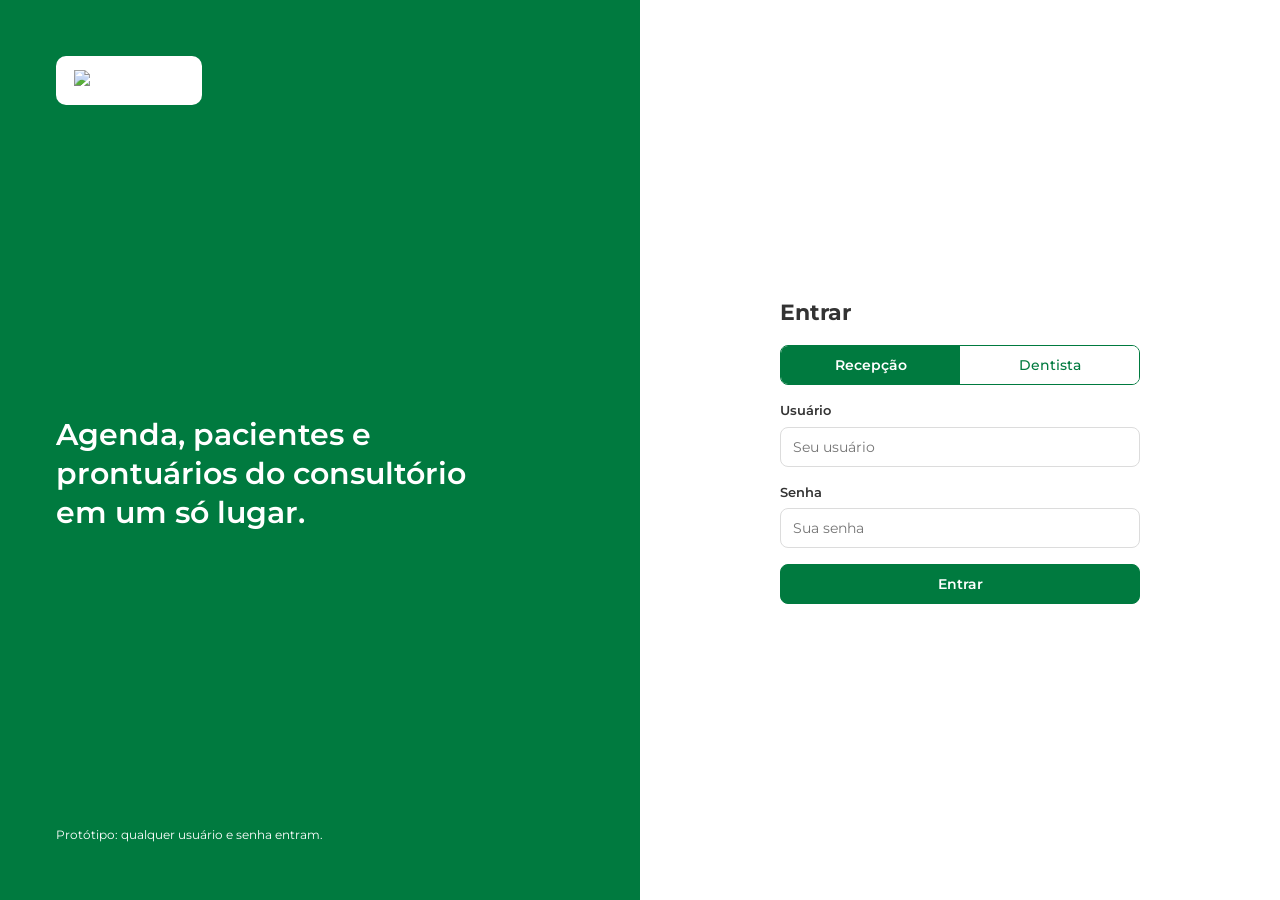
==== index.html @ ff12c766 "Rename login.html to index.html" ====
<!doctype html>
<html lang="pt-BR">
  <head>
    <meta charset="UTF-8" />
    <meta name="viewport" content="width=device-width,initial-scale=1" />
    <title>Entrar – Sorriso Pleno</title>
    <link rel="icon" href="assets/image/logo_sorriso_pleno.jpg" />
    <link rel="stylesheet" href="assets/css/style.css" />
  </head>
  <body>
    <div class="login">
      <section class="login-marca">
        <div class="logo-img">
          <img src="assets/image/logo_sorriso_pleno.jpg" alt="Sorriso Pleno" />
        </div>
        <p>Agenda, pacientes e prontuários do consultório em um só lugar.</p>
        <span class="dica">Protótipo: qualquer usuário e senha entram.</span>
      </section>
      <section class="login-form">
        <form id="f" novalidate>
          <h1>Entrar</h1>
          <div class="perfis" role="group" aria-label="Perfil de acesso">
            <button type="button" data-p="recepcao" aria-pressed="true">
              Recepção
            </button>
            <button type="button" data-p="dentista" aria-pressed="false">
              Dentista
            </button>
          </div>
          <label
            >Usuário<input
              id="u"
              autocomplete="username"
              placeholder="Seu usuário"
          /></label>
          <label
            >Senha<input
              id="s"
              type="password"
              autocomplete="current-password"
              placeholder="Sua senha"
          /></label>
          <span class="erro" id="e" role="alert"
            >Informe usuário e senha para entrar.</span
          >
          <button class="btn" type="submit">Entrar</button>
        </form>
      </section>
    </div>
    <script src="assets/js/common.js"></script>
    <script src="assets/js/login.js"></script>
  </body>
</html>
---- assets/css/style.css ----
@import url("https://fonts.googleapis.com/css2?family=Montserrat:wght@400;500;600;700&display=swap");
/* Sorriso Pleno – CSS único do projeto. Todas as telas usam apenas este arquivo. */
:root {
  --verde: #007a3f;
  --verde-esc: #005c2f;
  --verde-cl: #e6f2ec;
  --txt: #333333;
  --bg: #ffffff;
  --borda: #dcdcdc;
  --cinza: #f5f5f5;
  --risco: #b3261e;
  --risco-cl: #fdecea;
  --atencao: #8a5a00;
  --atencao-cl: #fff4d6;
}
* {
  box-sizing: border-box;
  margin: 0;
  padding: 0;
}
body {
  font-family: "Montserrat", sans-serif;
  font-weight: 400;
  color: var(--txt);
  background: var(--cinza);
  font-size: 14px;
  line-height: 1.5;
}
h1 {
  font-size: 22px;
  font-weight: 700;
}
h2 {
  font-size: 16px;
  font-weight: 600;
}
a {
  color: var(--verde);
  font-weight: 600;
  text-decoration: none;
}
a:hover {
  text-decoration: underline;
}
:focus-visible {
  outline: 3px solid var(--verde);
  outline-offset: 2px;
}
.ic {
  width: 18px;
  height: 18px;
  flex: none;
  fill: none;
  stroke: currentColor;
  stroke-width: 1.8;
  stroke-linecap: round;
  stroke-linejoin: round;
}
/* login */
.login {
  display: grid;
  grid-template-columns: 1fr 1fr;
  min-height: 100vh;
  background: var(--bg);
}
.login-marca {
  background: var(--verde);
  color: #fff;
  padding: 56px;
  display: flex;
  flex-direction: column;
  justify-content: space-between;
}
.login-marca p {
  font-size: 30px;
  font-weight: 600;
  line-height: 1.3;
  max-width: 420px;
}
.login-form {
  display: flex;
  align-items: center;
  justify-content: center;
  padding: 32px;
}
.login-form form {
  width: 100%;
  max-width: 360px;
  display: grid;
  gap: 16px;
}
.perfis {
  display: grid;
  grid-template-columns: 1fr 1fr;
  border: 1.5px solid var(--verde);
  border-radius: 8px;
  overflow: hidden;
}
.perfis button {
  padding: 10px;
  border: 0;
  background: #fff;
  color: var(--verde);
  font: 500 14px Montserrat;
  cursor: pointer;
}
.perfis button[aria-pressed="true"] {
  background: var(--verde);
  color: #fff;
  font-weight: 600;
}
label {
  display: grid;
  gap: 6px;
  font-weight: 600;
  font-size: 13px;
}
input,
select,
textarea {
  font: 400 14px Montserrat;
  color: var(--txt);
  padding: 10px 12px;
  border: 1.5px solid var(--borda);
  border-radius: 8px;
  background: #fff;
  width: 100%;
}
textarea {
  resize: vertical;
  min-height: 72px;
}
input:focus,
select:focus,
textarea:focus {
  border-color: var(--verde);
  outline: none;
}
.btn {
  font: 600 14px Montserrat;
  padding: 10px 18px;
  border-radius: 8px;
  border: 1.5px solid var(--verde);
  background: var(--verde);
  color: #fff;
  cursor: pointer;
  display: inline-flex;
  align-items: center;
  gap: 8px;
  justify-content: center;
}
.btn:hover {
  background: var(--verde-esc);
  text-decoration: none;
}
.btn.sec {
  background: #fff;
  color: var(--verde);
}
.btn.sec:hover {
  background: var(--verde-cl);
}
.btn.peq,
.btn.sm {
  padding: 6px 12px;
  font-size: 12px;
}
.btn.perigo {
  background: #fff;
  color: var(--risco);
  border-color: var(--risco);
}
.btn.perigo:hover {
  background: var(--risco-cl);
}
.dica {
  font-size: 12px;
  color: #666;
}
/* app */
.app {
  display: grid;
  grid-template-columns: 240px 1fr;
  min-height: 100vh;
}
.side {
  background: var(--verde);
  color: #fff;
  padding: 24px 16px;
  display: flex;
  flex-direction: column;
  gap: 6px;
  position: sticky;
  top: 0;
  height: 100vh;
}
.side a {
  color: #fff;
  display: flex;
  align-items: center;
  gap: 10px;
  padding: 10px 12px;
  border-radius: 8px;
  font-weight: 500;
}
.side a:hover {
  background: rgba(255, 255, 255, 0.15);
  text-decoration: none;
}
.side a.on {
  background: #fff;
  color: var(--verde);
  font-weight: 600;
}
.side .quem {
  margin-top: auto;
  padding: 12px;
  border-top: 1px solid rgba(255, 255, 255, 0.3);
  font-size: 13px;
}
.side .quem b {
  display: block;
  font-weight: 600;
}
.main {
  padding: 32px;
  max-width: 1400px;
  width: 100%;
  margin: 0 auto;
}
.topo {
  display: flex;
  justify-content: space-between;
  align-items: flex-end;
  gap: 16px;
  flex-wrap: wrap;
  margin-bottom: 24px;
}
.topo p {
  color: #666;
}
.card {
  background: #fff;
  border: 1px solid var(--borda);
  border-radius: 10px;
  padding: 20px;
}
.grid2 {
  display: grid;
  grid-template-columns: 1fr 1fr;
  gap: 16px;
}
.barra {
  display: flex;
  align-items: center;
  gap: 8px;
  flex-wrap: wrap;
}
.barra input[type="date"] {
  width: auto;
}
/* agenda */
.lista {
  display: grid;
  gap: 12px;
}
.cons {
  display: grid;
  grid-template-columns: 110px 1fr auto;
  gap: 16px;
  align-items: center;
  background: #fff;
  border: 1px solid var(--borda);
  border-left: 5px solid var(--verde);
  border-radius: 10px;
  padding: 16px;
}
.cons .hora {
  font-weight: 700;
  font-size: 18px;
}
.cons .hora small {
  display: block;
  font-weight: 400;
  font-size: 12px;
  color: #666;
}
.cons .pac {
  font-weight: 600;
  font-size: 15px;
}
.meta {
  display: flex;
  gap: 14px;
  flex-wrap: wrap;
  color: #555;
  font-size: 13px;
  margin-top: 4px;
}
.meta span {
  display: inline-flex;
  align-items: center;
  gap: 5px;
}
.acoes {
  display: flex;
  gap: 6px;
  flex-wrap: wrap;
  justify-content: flex-end;
}
.st {
  display: inline-block;
  padding: 3px 10px;
  border-radius: 99px;
  font-size: 12px;
  font-weight: 600;
  background: var(--cinza);
  border: 1px solid var(--borda);
}
.st.Confirmada {
  background: var(--verde-cl);
  color: var(--verde);
  border-color: var(--verde);
}
.st.Atendimento {
  background: var(--verde);
  color: #fff;
  border-color: var(--verde);
}
.st.Concluida {
  background: var(--txt);
  color: #fff;
  border-color: var(--txt);
}
.st.Falta {
  background: var(--risco-cl);
  color: var(--risco);
  border-color: var(--risco);
}
.cons.Atendimento {
  border-left-color: var(--txt);
  background: var(--verde-cl);
}
.cons.Falta,
.cons.Concluida {
  opacity: 0.8;
}
.chip {
  display: inline-flex;
  align-items: center;
  gap: 5px;
  font-size: 12px;
  font-weight: 600;
  padding: 2px 9px;
  border-radius: 99px;
  background: var(--risco-cl);
  color: var(--risco);
  border: 1px solid var(--risco);
}
.chip.at {
  background: var(--atencao-cl);
  color: var(--atencao);
  border-color: var(--atencao);
}
.hist {
  grid-column: 1/-1;
  font-size: 12px;
  color: #555;
  border-top: 1px dashed var(--borda);
  padding-top: 8px;
  display: none;
}
.hist.aberto {
  display: block;
}
.vazio {
  text-align: center;
  padding: 40px;
  color: #666;
  background: #fff;
  border: 1px dashed var(--borda);
  border-radius: 10px;
}
/* prontuario */
.tarja {
  background: var(--risco);
  color: #fff;
  font-weight: 600;
  padding: 10px 16px;
  border-radius: 8px;
  display: flex;
  gap: 10px;
  align-items: center;
  margin-bottom: 12px;
}
.alertas {
  background: var(--risco-cl);
  border: 2px solid var(--risco);
  border-radius: 10px;
  padding: 14px 16px;
  margin-bottom: 16px;
}
.alertas h2 {
  color: var(--risco);
  display: flex;
  gap: 8px;
  align-items: center;
  margin-bottom: 8px;
}
.alertas .barra {
  gap: 8px;
}
.alertas.ok {
  background: var(--verde-cl);
  border-color: var(--verde);
}
.alertas.ok h2 {
  color: var(--verde);
}
.form {
  display: grid;
  gap: 14px;
}
.check {
  display: flex;
  align-items: center;
  gap: 10px;
  font-weight: 600;
}
.check input {
  width: 18px;
  height: 18px;
  accent-color: var(--verde);
}
.erro {
  color: var(--risco);
  font-size: 12px;
  font-weight: 600;
  display: none;
}
.invalido {
  border-color: var(--risco);
}
.dados {
  display: grid;
  grid-template-columns: repeat(auto-fit, minmax(170px, 1fr));
  gap: 12px;
  margin-top: 12px;
}
.dados div {
  font-size: 13px;
}
.dados b {
  display: block;
  font-size: 12px;
  color: #666;
  font-weight: 500;
}
.hlist {
  list-style: none;
  display: grid;
  gap: 8px;
  margin-top: 12px;
}
.hlist li {
  border-left: 3px solid var(--verde);
  padding: 4px 12px;
  font-size: 13px;
}
.hlist small {
  color: #666;
  display: block;
}
.toast {
  position: fixed;
  bottom: 24px;
  right: 24px;
  background: var(--txt);
  color: #fff;
  padding: 12px 20px;
  border-radius: 8px;
  font-weight: 600;
  display: none;
  z-index: 9;
}
table {
  width: 100%;
  border-collapse: collapse;
  background: #fff;
  border: 1px solid var(--borda);
  border-radius: 10px;
  overflow: hidden;
}
th,
td {
  text-align: left;
  padding: 12px 16px;
  border-bottom: 1px solid var(--borda);
}
th {
  font-weight: 600;
  background: var(--verde-cl);
}
@media (max-width: 820px) {
  .login {
    grid-template-columns: 1fr;
  }
  .login-marca {
    padding: 24px;
  }
  .login-marca p {
    font-size: 20px;
  }
  .app {
    grid-template-columns: 1fr;
  }
  .side {
    position: static;
    height: auto;
    flex-direction: row;
    flex-wrap: wrap;
    align-items: center;
  }
  .side .quem {
    margin: 0 0 0 auto;
    border: 0;
  }
  .main {
    padding: 16px;
  }
  .cons {
    grid-template-columns: 1fr;
  }
  .acoes {
    justify-content: flex-start;
  }
  .grid2 {
    grid-template-columns: 1fr;
  }
}
@media (prefers-reduced-motion: no-preference) {
  .toast {
    animation: sobe 0.2s;
  }
  @keyframes sobe {
    from {
      transform: translateY(10px);
      opacity: 0;
    }
  }
}

/* ===== Componentes da recepção ===== */
:root {
  --g: var(--verde);
  --t: var(--txt);
  --w: #ffffff;
  --g10: var(--verde-cl);
  --g20: color-mix(in srgb, var(--verde) 22%, #fff);
  --t05: var(--cinza);
  --t15: var(--borda);
  --t60: #666666;
  --r: 10px;
}
.side .logo-img {
  margin: -24px -16px 16px;
  border-radius: 0;
  padding: 20px 16px;
  box-shadow: 0 2px 8px rgba(0, 0, 0, 0.15);
}
.side .logo-img img {
  max-height: 84px;
}
.logo-img {
  display: flex;
  align-items: center;
  justify-content: center;
  background: #fff;
  border-radius: 10px;
  padding: 10px;
  margin-bottom: 16px;
}
.logo-img img {
  display: block;
  max-width: 100%;
  max-height: 64px;
  height: auto;
}
.login-marca .logo-img {
  align-self: flex-start;
  padding: 14px 18px;
}
.login-marca .logo-img img {
  max-height: 72px;
}
.login-marca .dica {
  color: #fff;
}
.side .nav {
  display: grid;
  gap: 6px;
}
.side .quem a {
  padding: 8px 0 0;
}
.sub {
  color: var(--t60);
  font-size: 13px;
}
.row {
  display: flex;
  align-items: center;
  gap: 10px;
}
.stats {
  display: grid;
  grid-template-columns: repeat(3, minmax(0, 1fr));
  gap: 16px;
  margin-bottom: 20px;
}
.stats span {
  color: var(--t60);
  font-size: 12px;
  font-weight: 500;
}
.stats b {
  display: block;
  font-size: 26px;
  font-weight: 700;
}
.cols {
  display: grid;
  grid-template-columns: minmax(0, 1fr) 360px;
  gap: 20px;
  align-items: start;
}
.cols.p {
  grid-template-columns: 360px minmax(0, 1fr);
}
.btn:disabled {
  opacity: 0.6;
  cursor: not-allowed;
}
.search {
  position: relative;
  margin-bottom: 16px;
}
.search .ic {
  position: absolute;
  left: 12px;
  top: 12px;
  color: var(--t60);
}
.search input {
  padding-left: 38px;
}
.card table {
  border: 0;
  border-radius: 0;
}
td small {
  display: block;
  color: var(--t60);
  font-size: 11px;
  font-weight: 400;
}
.badge,
.status {
  display: inline-block;
  padding: 3px 10px;
  border-radius: 99px;
  font-size: 12px;
  font-weight: 600;
  background: var(--g10);
  color: var(--g);
}
.badge.p,
.status-pendente {
  background: var(--t15);
  color: var(--t);
}
.tabs {
  display: flex;
  gap: 8px;
  margin-bottom: 16px;
}
.filter {
  border: 1.5px solid var(--borda);
  background: #fff;
  border-radius: 99px;
  padding: 8px 18px;
  font:
    500 14px Montserrat,
    sans-serif;
  cursor: pointer;
  color: var(--txt);
}
.filter.active {
  background: var(--verde);
  color: #fff;
  border-color: var(--verde);
}
.ico {
  display: inline-flex;
  gap: 4px;
}
.ico button {
  border: 0;
  background: 0;
  color: var(--t60);
  cursor: pointer;
  padding: 4px;
}
.ico button:hover {
  color: var(--g);
}
.modal,
.backdrop {
  position: fixed;
  inset: 0;
  background: rgba(51, 51, 51, 0.5);
  display: none;
  place-items: center;
  z-index: 9;
}
.modal.ativo,
.backdrop.show {
  display: grid;
}
.box {
  background: #fff;
  border-radius: var(--r);
  padding: 24px;
  width: min(440px, 92vw);
}
.box .row {
  justify-content: flex-end;
  margin-top: 20px;
}
.box label,
aside.card label {
  display: block;
  margin: 12px 0 4px;
}
#formError {
  color: var(--risco);
  font-weight: 600;
  font-size: 12px;
  margin-top: 8px;
}
.consulta {
  display: flex;
  align-items: center;
  gap: 16px;
  padding: 14px 16px;
  border-radius: 10px;
  border-left: 4px solid var(--g);
  background: var(--g10);
  margin-bottom: 10px;
}
.consulta.pendente {
  border-color: var(--t);
  background: var(--t05);
}
.hora-consulta {
  font-weight: 700;
  width: 56px;
}
.hora-consulta small {
  font-weight: 400;
  color: var(--t60);
}
.info {
  flex: 1;
}
.info span {
  display: block;
  font-size: 12px;
  color: var(--t60);
}
.prontuario {
  border: 1.5px solid var(--borda);
  background: #fff;
  border-radius: 8px;
  padding: 6px 12px;
  font:
    600 12px Montserrat,
    sans-serif;
  cursor: pointer;
  color: var(--txt);
}
.paciente-mini {
  padding: 12px 0;
  border-top: 1px solid var(--t15);
  font-weight: 600;
}
.paciente-mini span {
  display: block;
  font-size: 12px;
  font-weight: 400;
  color: var(--t60);
}
.cal {
  display: grid;
  grid-template-columns: repeat(7, 1fr);
  text-align: center;
  gap: 4px;
  font-size: 12px;
}
.cal b {
  color: var(--t60);
  font-weight: 600;
}
.cal i {
  font-style: normal;
  padding: 6px 0;
}
.week {
  display: grid;
  grid-template-columns: repeat(6, 1fr);
  gap: 10px;
}
.week h3 {
  font-size: 13px;
  font-weight: 600;
  text-align: center;
  padding: 8px;
  border-radius: 8px;
  background: var(--t05);
}
.week .hoje h3 {
  background: var(--g);
  color: #fff;
}
.ev {
  border-left: 4px solid var(--g);
  background: var(--g10);
  border-radius: 8px;
  padding: 8px 10px;
  margin-top: 8px;
  font-size: 12px;
}
.ev b {
  display: block;
  font-weight: 600;
}
.ev.b {
  border-color: var(--t);
  background: var(--t05);
}
.ev.o {
  background: #fff;
  border: 1px solid var(--g);
  border-left-width: 4px;
}
.ev.c {
  border-color: var(--t);
  background: repeating-linear-gradient(
    45deg,
    var(--t15),
    var(--t15) 6px,
    #fff 6px,
    #fff 12px
  );
}
.alert {
  display: flex;
  gap: 8px;
  align-items: flex-start;
  border: 1px solid var(--t);
  border-radius: 10px;
  padding: 12px;
  font-size: 12px;
  background: var(--t05);
}
.phone {
  width: 340px;
  border: 8px solid var(--t);
  border-radius: 36px;
  overflow: hidden;
  background: var(--t05);
}
.phone header {
  background: var(--g);
  color: #fff;
  padding: 14px;
  font-weight: 600;
  display: flex;
  gap: 10px;
  align-items: center;
}
.chat {
  padding: 14px;
  display: flex;
  flex-direction: column;
  gap: 10px;
  height: 430px;
  overflow: auto;
}
.m {
  max-width: 82%;
  padding: 10px 12px;
  border-radius: 12px;
  font-size: 13px;
  background: #fff;
  border: 1px solid var(--t15);
}
.m.me {
  align-self: flex-end;
  background: var(--g10);
  border-color: var(--g20);
}
.phone footer {
  display: flex;
  gap: 8px;
  padding: 10px;
  background: #fff;
}
.log {
  background: var(--t);
  color: #fff;
  font-size: 12px;
  line-height: 1.9;
  border-radius: var(--r);
  padding: 16px;
  margin-top: 20px;
}
.log b {
  font-weight: 700;
}
.ico button .ic,
.btn .ic {
  width: 16px;
  height: 16px;
}
/* ===== Agenda da recepção ===== */
.top {
  display: flex;
  justify-content: space-between;
  align-items: baseline;
  margin-bottom: 12px;
}
.top h2 {
  margin: 0;
}
.hr {
  display: flex;
  align-items: center;
  gap: 14px;
  height: 34px;
  font-size: 12px;
  font-weight: 500;
  color: var(--t60);
}
.hr::after {
  content: "";
  flex: 1;
  border-top: 1px solid var(--t15);
}
.hr.almoco {
  background: var(--t05);
  border-radius: 8px;
  padding: 0 12px;
  margin: 8px 0;
}
.hr.almoco::after {
  display: none;
}
.hr.almoco em {
  font-style: normal;
  color: var(--t);
}
.info strong {
  font-weight: 600;
}
.consulta .status {
  min-width: 92px;
  text-align: center;
}
.prontuario:hover {
  border-color: var(--g);
  color: var(--g);
}
.cal .dia {
  border: 0;
  background: 0;
  font:
    500 12px Montserrat,
    sans-serif;
  color: var(--t);
  padding: 7px 0;
  border-radius: 50%;
  cursor: pointer;
  position: relative;
}
.cal .dia:hover {
  background: var(--g10);
}
.cal .dia.sel {
  background: var(--g);
  color: var(--w);
  font-weight: 700;
}
.cal .dia.tem::after {
  content: "";
  position: absolute;
  left: 50%;
  bottom: 2px;
  width: 4px;
  height: 4px;
  margin-left: -2px;
  border-radius: 50%;
  background: var(--g);
}
.cal .dia.sel.tem::after {
  background: var(--w);
}

.prontuario {
  display: inline-flex;
  align-items: center;
  gap: 6px;
  white-space: nowrap;
}
.prontuario .ic {
  width: 14px;
  height: 14px;
}
.paciente-mini {
  display: flex;
  justify-content: space-between;
  align-items: center;
  gap: 8px;
}
.paciente-mini > div {
  cursor: pointer;
  min-width: 0;
}
.av {
  width: 40px;
  height: 40px;
  border-radius: 10px;
  background: var(--g10);
  color: var(--g);
  display: grid;
  place-items: center;
  font-weight: 700;
  font-size: 13px;
  flex: none;
}
.box.grande {
  width: min(720px, 94vw);
  max-height: 90vh;
  overflow: auto;
}
.pront-top {
  display: flex;
  justify-content: space-between;
  align-items: center;
  margin-bottom: 16px;
}
.idp {
  display: flex;
  align-items: center;
  gap: 12px;
}
.pront-res {
  display: grid;
  grid-template-columns: repeat(3, 1fr);
  gap: 12px;
}
.pront-res div {
  background: var(--t05);
  border-radius: 10px;
  padding: 12px;
}
.pront-res span {
  display: block;
  font-size: 11px;
  font-weight: 500;
  color: var(--t60);
}
.pront-res b {
  font-weight: 600;
}
.box h3 {
  font-size: 13px;
  font-weight: 600;
  margin: 18px 0 8px;
}
.hist-item {
  display: flex;
  justify-content: space-between;
  align-items: center;
  gap: 12px;
  padding: 10px 0;
  border-top: 1px solid var(--t15);
}

@media (max-width: 600px) {
  .pront-res {
    grid-template-columns: 1fr;
  }
}
.troca {
  display: block;
  width: auto;
  font:
    700 24px Montserrat,
    sans-serif;
  color: var(--t);
  background: transparent
    url("data:image/svg+xml,%3Csvg xmlns='http://www.w3.org/2000/svg' viewBox='0 0 24 24' fill='none' stroke='%23333333' stroke-width='2' stroke-linecap='round' stroke-linejoin='round'%3E%3Cpath d='m6 9 6 6 6-6'/%3E%3C/svg%3E")
    no-repeat right 6px center/20px;
  appearance: none;
  -webkit-appearance: none;
  border: 1px solid transparent;
  padding: 2px 34px 2px 8px;
  margin-left: -8px;
  cursor: pointer;
}
.troca:hover {
  border-color: var(--t15);
  background-color: var(--t05);
}

@media (max-width: 900px) {
  .side .nav {
    display: flex;
    flex-wrap: wrap;
  }
  .logo-img {
    margin: 0;
  }
  .logo-img img {
    max-height: 40px;
  }
  .cols,
  .cols.p,
  .stats,
  .week {
    grid-template-columns: 1fr;
  }
  .phone {
    width: 100%;
  }
  .side .logo-img {
    margin: 0;
    padding: 6px 10px;
    border-radius: 10px;
    box-shadow: none;
  }
  .side .logo-img img {
    max-height: 40px;
  }
}
[hidden] {
  display: none !important;
}

/*Layout: o conteúdo usa a largura da tela e fica centralizado*/
.main {
  max-width: 1480px;
  margin: 0 auto;
  min-width: 0;
}
.cols {
  grid-template-columns: minmax(0, 1fr) 360px;
}
.cols.p {
  grid-template-columns: 360px minmax(0, 1fr);
}
.stats {
  grid-template-columns: repeat(3, minmax(0, 1fr));
}

/*Menu lateral: mais destaque, logo sem hover, sombras*/
.side {
  box-shadow: 4px 0 16px rgba(0, 0, 0, 0.14);
  z-index: 5;
}

/* Logo em faixa branca de borda a borda (anula o padding da .side) */
.side .logo-img,
.side a.logo-img {
  margin: -24px -16px 16px;
  padding: 20px 16px;
  border-radius: 0;
  background: #fff;
  box-shadow: 0 3px 8px rgba(0, 0, 0, 0.18);
}
.side .logo-img img {
  max-height: 84px;
}

/* Sem hover: o fundo da logo continua branco (antes virava verde claro) */
.logo-img:hover,
.side .logo-img:hover,
.side a.logo-img:hover {
  background: #fff;
  text-decoration: none;
}

/* Item ativo do menu (parte branca) com sombra leve */
.side a.on {
  box-shadow: 0 2px 6px rgba(0, 0, 0, 0.18);
}

/*Agenda: seletor Dia / Semana*/
.topo .tabs {
  margin-bottom: 0;
}
.topo .filter {
  padding: 7px 16px;
  font-size: 13px;
}
.filter:hover:not(.active) {
  background: var(--g10);
  border-color: var(--g);
}

/*Agenda: visão semanal*/
.week {
  grid-template-columns: repeat(6, minmax(0, 1fr));
  gap: 12px;
}
.week h3 {
  padding: 0;
}
.week h3 button {
  width: 100%;
  padding: 8px;
  font: inherit;
  color: inherit;
  background: none;
  border: 0;
  border-radius: 8px;
  cursor: pointer;
}
.week h3 button:hover {
  text-decoration: underline;
}
.ev[role="button"] {
  cursor: pointer;
}
.ev[role="button"]:hover {
  box-shadow: 0 2px 6px rgba(0, 0, 0, 0.14);
}
.ev b {
  overflow-wrap: anywhere;
}
.vazio-dia {
  text-align: center;
  margin-top: 12px;
}

.legenda {
  display: flex;
  gap: 18px;
  flex-wrap: wrap;
  margin-top: 16px;
}
.legenda span {
  display: inline-flex;
  align-items: center;
  gap: 6px;
  font-size: 12px;
  color: var(--t60);
}
.legenda i {
  width: 16px;
  height: 16px;
  border-radius: 4px;
  display: inline-block;
}
.legenda .l-conf {
  background: var(--g10);
  border-left: 4px solid var(--g);
}
.legenda .l-pend {
  background: var(--t05);
  border-left: 4px solid var(--t);
}
.legenda .l-bloq {
  background: repeating-linear-gradient(
    45deg,
    var(--t15),
    var(--t15) 4px,
    #fff 4px,
    #fff 8px
  );
  border-left: 4px solid var(--t);
}

/*Modal "Nova consulta" com aviso de choque*/
.box.agendar {
  width: min(560px, 94vw);
  max-height: 90vh;
  overflow: auto;
}
.form-grid {
  display: grid;
  grid-template-columns: 1fr 1fr;
  gap: 0 16px;
}
.form-grid .full {
  grid-column: 1 / -1;
}

.box .alert {
  margin-top: 16px;
}
.alert.conflito {
  border-color: var(--risco);
  background: var(--risco-cl);
  color: var(--risco);
}
.alert.livre {
  border-color: var(--g);
  background: var(--g10);
  color: var(--g);
}
.alert ul {
  margin: 6px 0 0 18px;
}
.alert li {
  margin-top: 2px;
}
.alert .sug {
  margin-top: 10px;
  color: var(--t);
  display: flex;
  align-items: center;
  gap: 8px;
  flex-wrap: wrap;
}

/*Responsivo (precisa vir depois das regras acima)*/
@media (max-width: 900px) {
  .cols,
  .cols.p,
  .stats,
  .week {
    grid-template-columns: 1fr;
  }
  .side {
    box-shadow: 0 4px 12px rgba(0, 0, 0, 0.14);
  }
  .side .logo-img,
  .side a.logo-img {
    margin: 0;
    padding: 6px 10px;
    border-radius: 10px;
    box-shadow: none;
  }
  .side .logo-img img {
    max-height: 40px;
  }
}
@media (max-width: 600px) {
  .form-grid {
    grid-template-columns: 1fr;
  }
}
/* =====================================================================
   AJUSTES 2: cole este bloco no FINAL do assets/css/style.css
   (Financeiro e Dentistas)
   ===================================================================== */

/* Botões da coluna "Ações" lado a lado */
.acoes-pag {
  display: inline-flex;
  align-items: center;
  gap: 8px;
}
.vazio-tab {
  text-align: center;
  color: var(--t60);
  padding: 32px 16px;
}
tr.inativo td:not(:last-child) {
  opacity: 0.6;
}
.msg-erro {
  color: var(--risco);
  font-weight: 600;
  font-size: 12px;
  min-height: 18px;
  margin-top: 12px;
}

/* Painel lateral (editar / novo dentista) */
.gaveta-fundo {
  position: fixed;
  inset: 0;
  background: rgba(51, 51, 51, 0.5);
  opacity: 0;
  visibility: hidden;
  transition:
    opacity 0.2s,
    visibility 0s 0.2s;
  z-index: 9;
}
.gaveta-fundo.ativo {
  opacity: 1;
  visibility: visible;
  transition: opacity 0.2s;
}

.gaveta {
  position: fixed;
  top: 0;
  right: 0;
  bottom: 0;
  width: min(440px, 100vw);
  background: #fff;
  box-shadow: -8px 0 24px rgba(0, 0, 0, 0.2);
  display: flex;
  flex-direction: column;
  transform: translateX(100%);
  visibility: hidden;
  transition:
    transform 0.25s,
    visibility 0s 0.25s;
  z-index: 10;
}
.gaveta.ativo {
  transform: none;
  visibility: visible;
  transition: transform 0.25s;
}

.gaveta-topo {
  display: flex;
  justify-content: space-between;
  align-items: center;
  padding: 20px 24px;
  border-bottom: 1px solid var(--borda);
}
.gaveta-corpo {
  padding: 8px 24px 24px;
  overflow: auto;
  flex: 1;
}
.gaveta label {
  display: block;
  margin: 14px 0 4px;
}
.gaveta .row {
  justify-content: flex-end;
  margin-top: 20px;
}

@media (prefers-reduced-motion: reduce) {
  .gaveta,
  .gaveta-fundo {
    transition: none;
  }
}
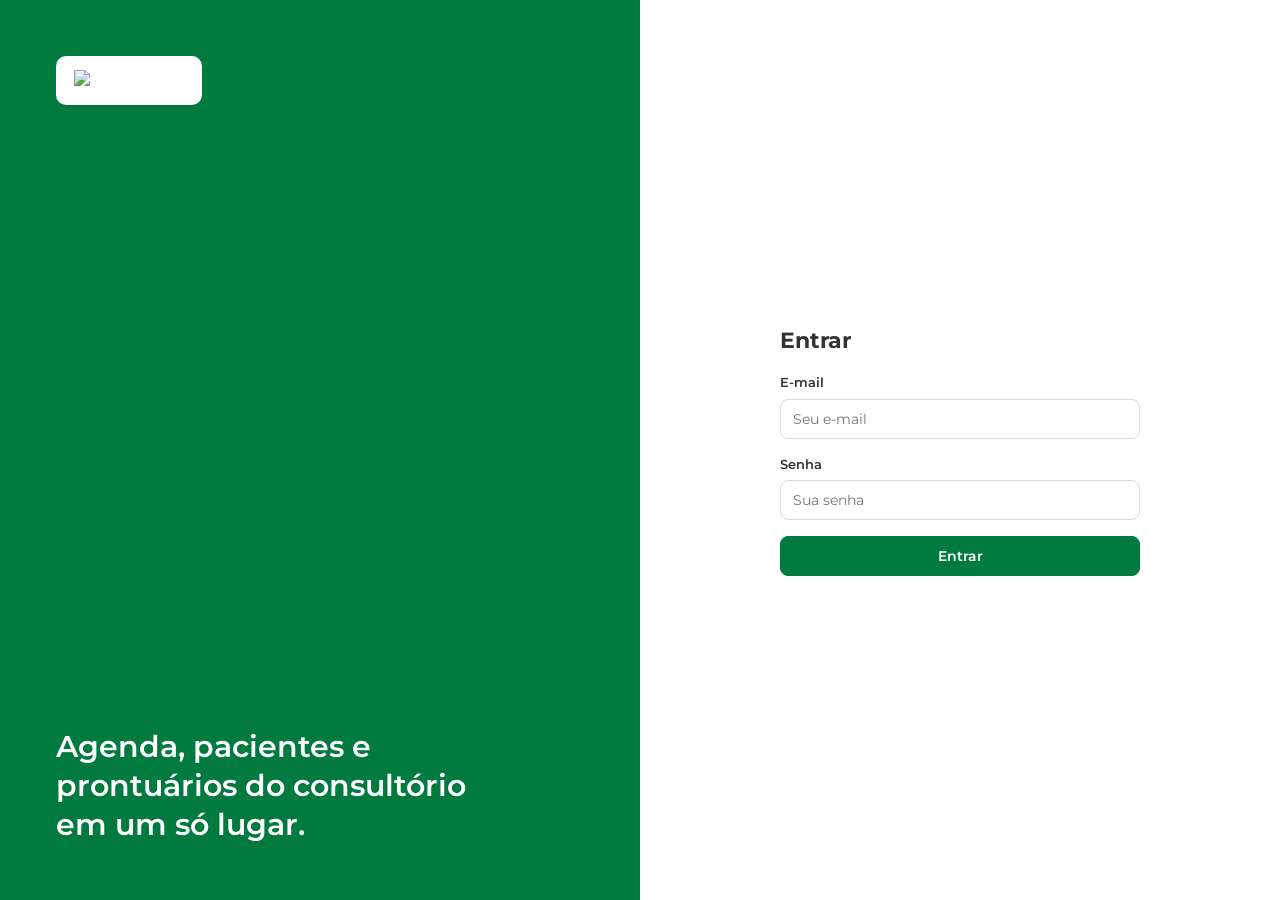
==== commit fc1cb1f5: "Update index.html" ====
--- a/index.html
+++ b/index.html
@@ -14,24 +14,16 @@
           <img src="assets/image/logo_sorriso_pleno.jpg" alt="Sorriso Pleno" />
         </div>
         <p>Agenda, pacientes e prontuários do consultório em um só lugar.</p>
-        <span class="dica">Protótipo: qualquer usuário e senha entram.</span>
       </section>
       <section class="login-form">
         <form id="f" novalidate>
           <h1>Entrar</h1>
-          <div class="perfis" role="group" aria-label="Perfil de acesso">
-            <button type="button" data-p="recepcao" aria-pressed="true">
-              Recepção
-            </button>
-            <button type="button" data-p="dentista" aria-pressed="false">
-              Dentista
-            </button>
-          </div>
           <label
-            >Usuário<input
+            >E-mail<input
               id="u"
-              autocomplete="username"
-              placeholder="Seu usuário"
+              type="email"
+              autocomplete="email"
+              placeholder="Seu e-mail"
           /></label>
           <label
             >Senha<input
@@ -49,5 +41,6 @@
     </div>
     <script src="assets/js/common.js"></script>
     <script src="assets/js/login.js"></script>
+    <script src="assets/js/api.js"></script>
   </body>
 </html>
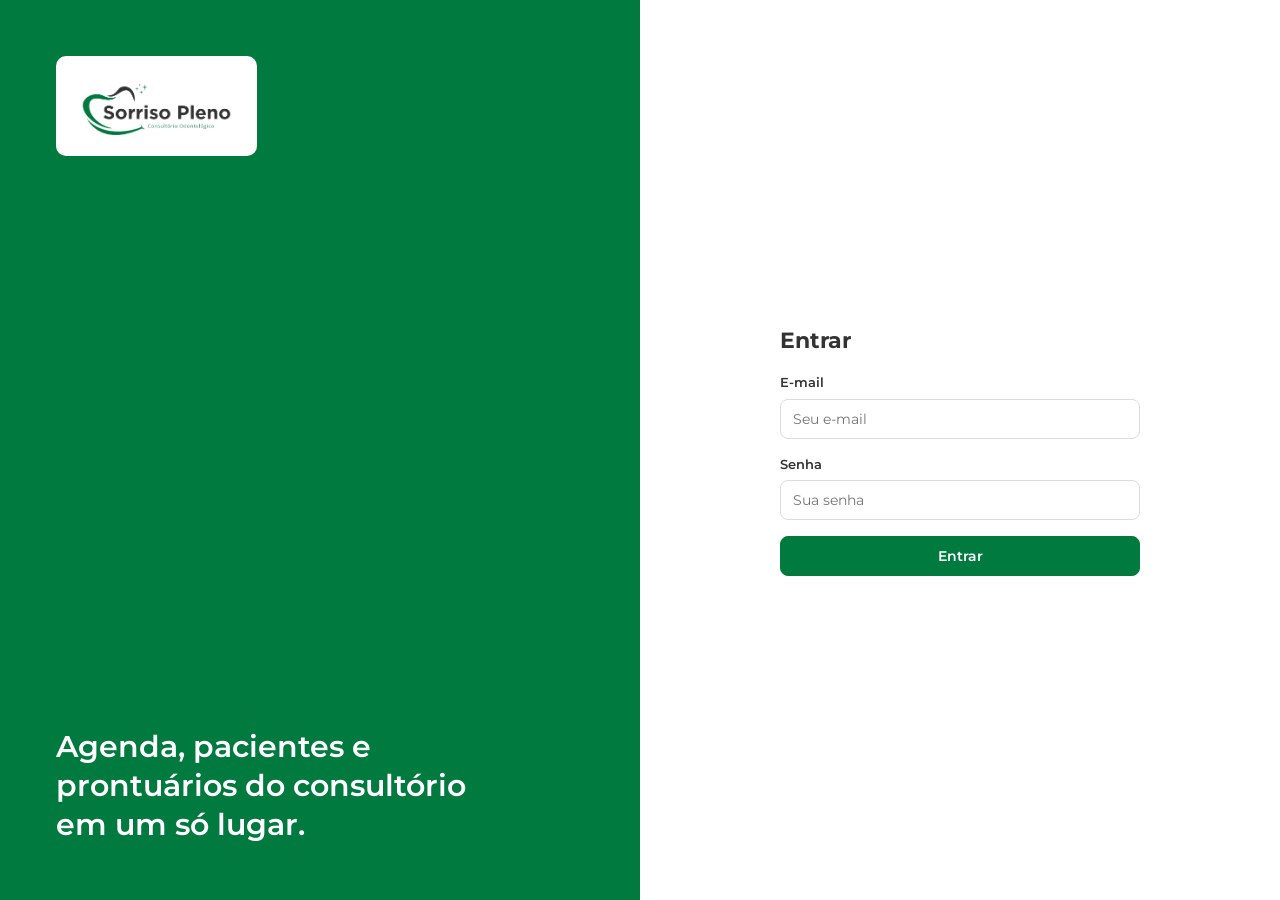
==== commit 94e2f638: "Update index.html" ====
--- a/index.html
+++ b/index.html
@@ -11,7 +11,7 @@
     <div class="login">
       <section class="login-marca">
         <div class="logo-img">
-          <img src="assets/image/logo_sorriso_pleno.jpg" alt="Sorriso Pleno" />
+          <img src="assets/image/logo_sorriso_pleno.png" alt="Sorriso Pleno" />
         </div>
         <p>Agenda, pacientes e prontuários do consultório em um só lugar.</p>
       </section>
